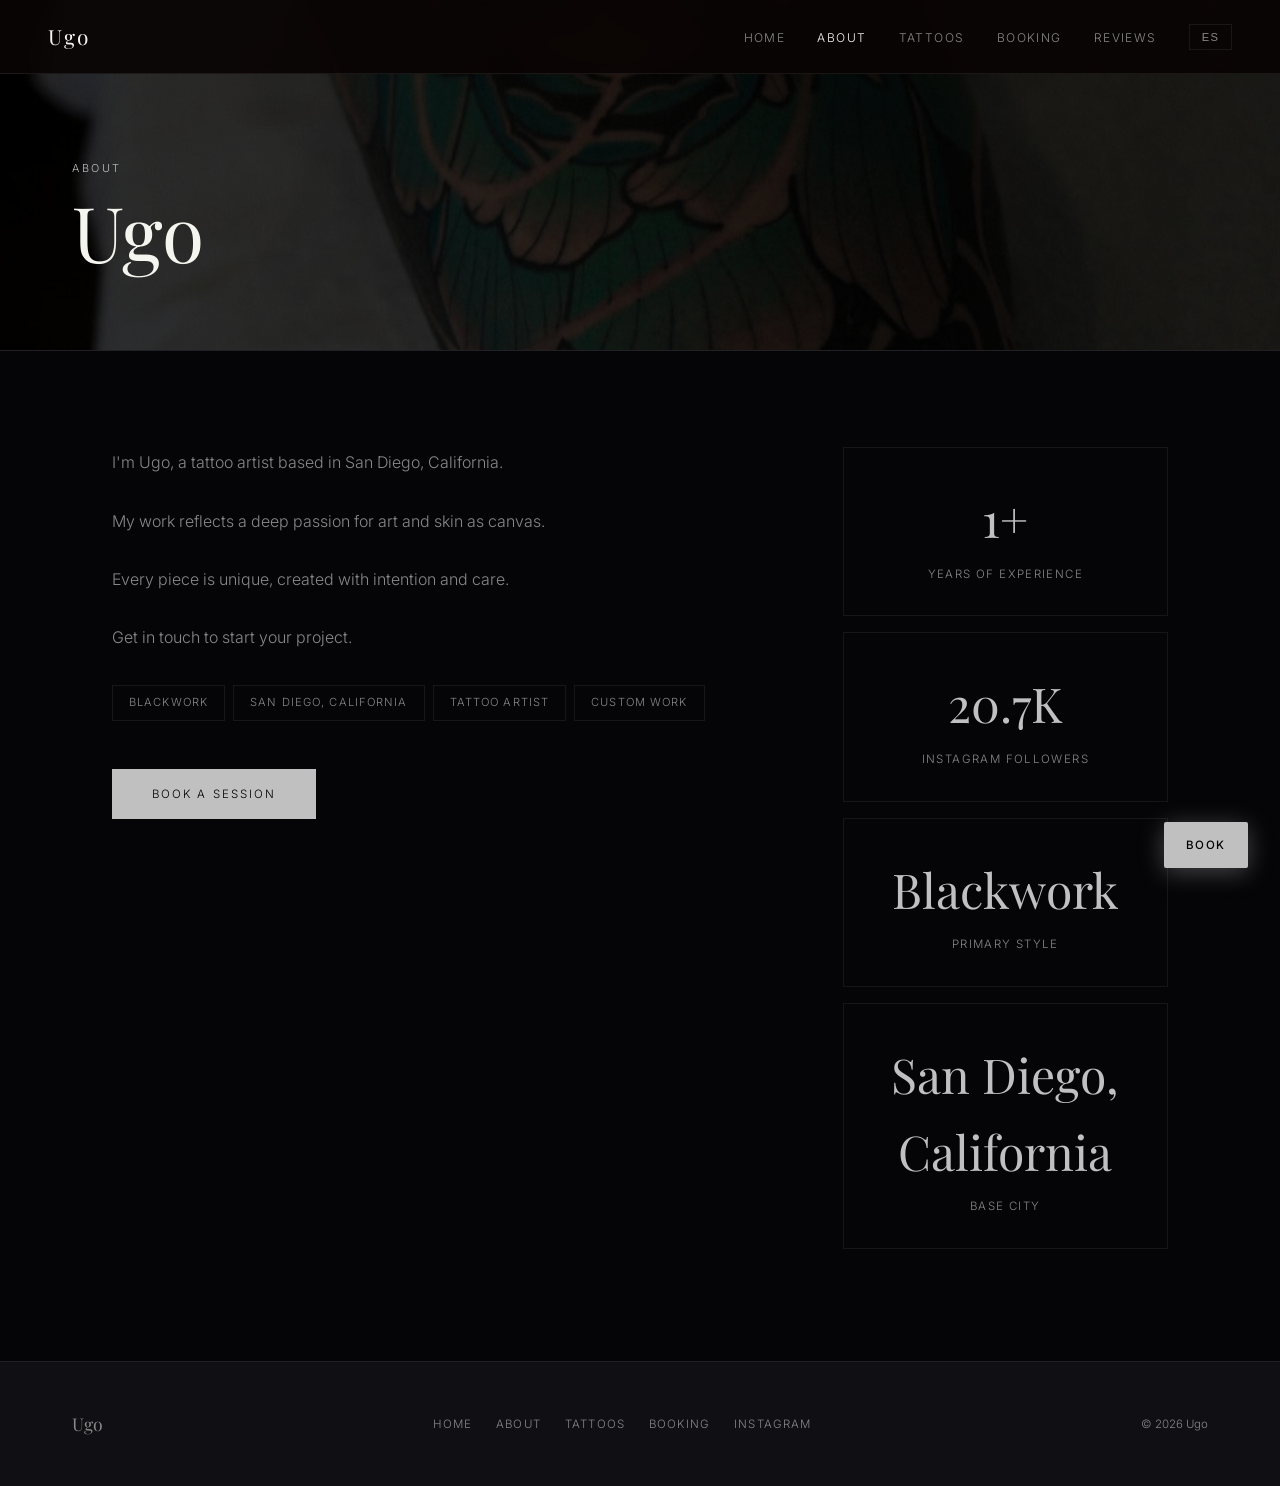
==== about.html @ e056c8bb "Signature: deploy about.html" ====
<!DOCTYPE html>
<html lang="en">
<head>
  <meta charset="UTF-8">
  <meta name="viewport" content="width=device-width, initial-scale=1.0">
  <title>About &#x2014; Ugo | Tattoo Artist San Diego, California</title>
  <meta name="description" content="I'm Ugo, a tattoo artist based in San Diego, California.">
  <link rel="canonical" href="https://bayouwebstudio.github.io/el_ugo/about.html">
  <meta property="og:title" content="About &#x2014; Ugo">
  <meta property="og:description" content="I'm Ugo, a tattoo artist based in San Diego, California.">
  <meta property="og:image" content="https://raw.githubusercontent.com/BayouWebStudio/el_ugo/main/img/1.jpg">
  <meta property="og:url" content="https://bayouwebstudio.github.io/el_ugo/about.html">
  <meta property="og:type" content="website">
  <link rel="preconnect" href="https://fonts.googleapis.com">
  <link rel="preconnect" href="https://fonts.gstatic.com" crossorigin>
  <link href="https://fonts.googleapis.com/css2?family=Playfair+Display:wght@400;600;700&family=Inter:wght@300;400;500&display=swap" rel="stylesheet">
  <style>
    
    :root {
      --black: #050508;
      --charcoal: #0f0f14;
      --gold: #C0C0C0;
      --white: #f5f5f0;
      --dim: #888;
      --border: rgba(255,255,255,0.07);
    }
    *, *::before, *::after { box-sizing: border-box; margin: 0; padding: 0; }
    html { scroll-behavior: smooth; }
    body {
      background: var(--black);
      color: var(--white);
      font-family: 'Inter', sans-serif;
      font-weight: 300;
      line-height: 1.6;
      overflow-x: hidden;
    }
    /* NAV */
    nav {
      position: fixed; top: 0; left: 0; right: 0; z-index: 100;
      display: flex; align-items: center; justify-content: space-between;
      padding: 20px 48px;
      background: rgba(10,5,5,0.92);
      backdrop-filter: blur(12px);
      border-bottom: 1px solid var(--border);
    }
    .nav-logo {
      font-family: 'Playfair Display', Georgia, serif;
      font-size: 1.3rem;
      font-weight: 400;
      letter-spacing: 0.1em;
      color: var(--white);
      text-decoration: none;
    }
    .nav-links { display: flex; gap: 32px; list-style: none; align-items: center; }
    .nav-links a {
      color: var(--dim);
      text-decoration: none;
      font-size: 0.75rem;
      letter-spacing: 0.12em;
      text-transform: uppercase;
      transition: color 0.2s;
    }
    .nav-links a:hover, .nav-links a.active { color: var(--white); }
    .lang-toggle {
      background: none;
      border: 1px solid var(--border);
      color: var(--dim);
      font-size: 0.7rem;
      letter-spacing: 0.1em;
      text-transform: uppercase;
      padding: 6px 12px;
      cursor: pointer;
      transition: all 0.2s;
    }
    .lang-toggle:hover { border-color: var(--gold); color: var(--gold); }
    .hamburger { display: none; background: none; border: none; cursor: pointer; padding: 4px; }
    .hamburger span { display: block; width: 22px; height: 1px; background: var(--white); margin: 5px 0; transition: all 0.3s; }
    .hamburger.open span:nth-child(1) { transform: rotate(45deg) translate(4px, 4px); }
    .hamburger.open span:nth-child(2) { opacity: 0; }
    .hamburger.open span:nth-child(3) { transform: rotate(-45deg) translate(4px, -4px); }
    .mobile-menu {
      display: none; position: fixed; top: 65px; left: 0; right: 0; z-index: 99;
      background: var(--charcoal); padding: 24px 48px; border-bottom: 1px solid var(--border);
    }
    .mobile-menu.open { display: block; }
    .mobile-menu a { display: block; color: var(--white); text-decoration: none; font-size: 0.85rem; letter-spacing: 0.1em; text-transform: uppercase; padding: 12px 0; border-bottom: 1px solid var(--border); }
    /* FLOATING BOOK */
    .book-float {
      position: fixed; bottom: 32px; right: 32px; z-index: 200;
      background: var(--gold); color: #000;
      font-family: 'Inter', sans-serif;
      font-size: 0.72rem; font-weight: 500; letter-spacing: 0.14em; text-transform: uppercase;
      text-decoration: none; padding: 14px 22px; border-radius: 2px;
      box-shadow: 0 4px 24px rgba(192,192,192,0.35);
      transition: transform 0.2s, box-shadow 0.2s;
    }
    .book-float:hover { transform: translateY(-2px); box-shadow: 0 8px 32px rgba(192,192,192,0.5); }
    /* FADE-UP ANIMATIONS */
    .fade-up { opacity: 0; transform: translateY(28px); transition: opacity 0.7s ease, transform 0.7s ease; }
    .fade-up.visible { opacity: 1; transform: translateY(0); }
    /* FOOTER */
    footer {
      background: var(--charcoal); padding: 48px 72px;
      border-top: 1px solid var(--border);
      display: flex; justify-content: space-between; align-items: center;
    }
    .footer-logo { font-family: 'Playfair Display', Georgia, serif; font-size: 1.1rem; color: var(--dim); }
    .footer-links { display: flex; gap: 24px; }
    .footer-links a { color: var(--dim); text-decoration: none; font-size: 0.72rem; letter-spacing: 0.1em; text-transform: uppercase; transition: color 0.2s; }
    .footer-links a:hover { color: var(--white); }
    .footer-copy { color: var(--dim); font-size: 0.72rem; }
    /* SHARED */
    .section-label { font-size: 0.68rem; letter-spacing: 0.24em; text-transform: uppercase; color: var(--gold); margin-bottom: 16px; }
    h2 {
      font-family: 'Playfair Display', Georgia, serif;
      font-size: clamp(2rem, 4vw, 3.2rem);
      font-weight: 400; line-height: 1.1; margin-bottom: 24px;
    }
    .btn-gold {
      display: inline-block; background: var(--gold); color: #000;
      text-decoration: none; font-size: 0.72rem; letter-spacing: 0.18em;
      text-transform: uppercase; padding: 16px 40px;
      transition: opacity 0.2s;
    }
    .btn-gold:hover { opacity: 0.88; }
    .btn-outline {
      display: inline-block; border: 1px solid var(--border); color: var(--white);
      text-decoration: none; font-size: 0.72rem; letter-spacing: 0.18em;
      text-transform: uppercase; padding: 14px 36px;
      transition: border-color 0.2s, color 0.2s;
    }
    .btn-outline:hover { border-color: var(--gold); color: var(--gold); }
    /* MOBILE */
    @media (max-width: 900px) {
      nav { padding: 18px 24px; } .nav-links { display: none; } .hamburger { display: block; }
      footer { flex-direction: column; gap: 24px; padding: 40px 24px; text-align: center; }
    }
    @media (max-width: 600px) {
      footer { padding: 32px 20px; }
    }
  
    .page-hero { padding: 160px 72px 80px; background: var(--charcoal); border-bottom: 1px solid var(--border); position: relative; overflow: hidden; }
    .page-hero-bg { position: absolute; inset: 0; background-image: url('img/1.jpg'); background-size: cover; background-position: center; filter: brightness(0.25); }
    .page-hero-content { position: relative; z-index: 2; }
    .page-eyebrow { font-size: 0.68rem; letter-spacing: 0.24em; text-transform: uppercase; color: var(--gold); margin-bottom: 16px; }
    h1 { font-family: 'Playfair Display', Georgia, serif; font-size: clamp(3rem, 6vw, 5rem); font-weight: 300; line-height: 1; }
    .about-body { padding: 96px 72px; max-width: 1200px; margin: 0 auto; }
    .about-layout { display: grid; grid-template-columns: 2fr 1fr; gap: 80px; align-items: start; }
    .bio-section p { color: var(--dim); line-height: 1.9; margin-bottom: 28px; font-size: 1rem; }
    .stats-section { position: sticky; top: 100px; }
    .stat-card { border: 1px solid var(--border); padding: 32px; margin-bottom: 16px; text-align: center; }
    .stat-big { font-family: 'Playfair Display', Georgia, serif; font-size: 3rem; font-weight: 300; color: var(--gold); }
    .stat-small { font-size: 0.72rem; color: var(--dim); letter-spacing: 0.12em; text-transform: uppercase; margin-top: 8px; }
    .specialty-tags { display: flex; flex-wrap: wrap; gap: 8px; margin-top: 32px; }
    .tag { border: 1px solid var(--border); color: var(--dim); font-size: 0.7rem; letter-spacing: 0.1em; text-transform: uppercase; padding: 8px 16px; }
    @media (max-width: 900px) {
      .page-hero { padding: 120px 24px 60px; }
      .about-body { padding: 60px 24px; }
      .about-layout { grid-template-columns: 1fr; gap: 48px; }
      .stats-section { position: static; }
    }
  </style>
</head>
<body>
  
  <nav>
    <a href="./index.html" class="nav-logo">Ugo</a>
    <ul class="nav-links">
      <li><a href="./index.html" 
        data-en="Home" data-es="Home">Home</a></li>
      <li><a href="./about.html" class="active"
        data-en="About" data-es="Sobre M&#xed;">About</a></li>
      <li><a href="./tattoos.html" 
        data-en="Tattoos" data-es="Tatuajes">Tattoos</a></li>
      <li><a href="./booking.html" 
        data-en="Booking" data-es="Reservaciones">Booking</a></li>
      <li><a href="./testimonials.html" 
        data-en="Reviews" data-es="Testimonios">Reviews</a></li>
      <li><button class="lang-toggle" onclick="toggleLang()">ES</button></li>
    </ul>
    <button class="hamburger" aria-label="Menu" onclick="this.classList.toggle('open');document.querySelector('.mobile-menu').classList.toggle('open')">
      <span></span><span></span><span></span>
    </button>
  </nav>
  <div class="mobile-menu">
    <a href="./index.html" data-en="Home" data-es="Inicio">Home</a>
    <a href="./about.html" data-en="About" data-es="Sobre M&#xed;">About</a>
    <a href="./tattoos.html" data-en="Tattoos" data-es="Tatuajes">Tattoos</a>
    <a href="./booking.html" data-en="Booking" data-es="Reservaciones">Booking</a>
    <a href="./testimonials.html" data-en="Reviews" data-es="Testimonios">Reviews</a>
  </div>
  <a href="./booking.html" class="book-float">Book</a>

  <section class="page-hero">
    <div class="page-hero-bg"></div>
    <div class="page-hero-content">
      <p class="page-eyebrow fade-up" data-en="About" data-es="Sobre M&#xed;">About</p>
      <h1 class="fade-up">Ugo</h1>
    </div>
  </section>

  <div class="about-body">
    <div class="about-layout">
      <div class="bio-section">
        <p class="fade-up">I'm Ugo, a tattoo artist based in San Diego, California.</p>
        <p class="fade-up">My work reflects a deep passion for art and skin as canvas.</p>
        <p class="fade-up">Every piece is unique, created with intention and care.</p>
        <p class="fade-up">Get in touch to start your project.</p>
        <div class="specialty-tags fade-up">
          <span class="tag">Blackwork</span>
          <span class="tag">San Diego, California</span>
          <span class="tag" data-en="Tattoo Artist" data-es="Artista de Tatuaje">Tattoo Artist</span>
          <span class="tag" data-en="Custom Work" data-es="Trabajo Personalizado">Custom Work</span>
        </div>
        <a href="./booking.html" class="btn-gold" style="margin-top:48px;" data-en="Book a Session" data-es="Reservar Sesi&#xf3;n">Book a Session</a>
      </div>
      <div class="stats-section">
        <div class="stat-card fade-up">
          <div class="stat-big">1+</div>
          <div class="stat-small" data-en="Years of Experience" data-es="A&#xf1;os de Experiencia">Years of Experience</div>
        </div>
        <div class="stat-card fade-up">
          <div class="stat-big">20.7K</div>
          <div class="stat-small" data-en="Instagram Followers" data-es="Seguidores en Instagram">Instagram Followers</div>
        </div>
        <div class="stat-card fade-up">
          <div class="stat-big">Blackwork</div>
          <div class="stat-small" data-en="Primary Style" data-es="Estilo Principal">Primary Style</div>
        </div>
        <div class="stat-card fade-up">
          <div class="stat-big">San Diego, California</div>
          <div class="stat-small" data-en="Base City" data-es="Ciudad Base">Base City</div>
        </div>
      </div>
    </div>
  </div>

  
  <footer>
    <div class="footer-logo">Ugo</div>
    <div class="footer-links">
      <a href="./index.html">Home</a>
      <a href="./about.html">About</a>
      <a href="./tattoos.html">Tattoos</a>
      <a href="./booking.html">Booking</a>
      <a href="https://www.instagram.com/el_ugo" target="_blank" rel="noopener">Instagram</a>
      
    </div>
    <div class="footer-copy">&#xa9; 2026 Ugo</div>
  </footer>
  
  <script>
    const LANG = { default: 'en', current: 'en' };
    function toggleLang() {
      LANG.current = LANG.current === 'es' ? 'en' : 'es';
      document.querySelectorAll('[data-es][data-en]').forEach(el => {
        el.textContent = el.getAttribute('data-' + LANG.current) || el.textContent;
      });
      document.querySelectorAll('[data-es-href][data-en-href]').forEach(el => {
        el.setAttribute('href', el.getAttribute('data-' + LANG.current + '-href') || el.getAttribute('href'));
      });
    }
    // Apply language on page load
    document.addEventListener('DOMContentLoaded', function() {
      document.querySelectorAll('[data-es][data-en]').forEach(el => {
        el.textContent = el.getAttribute('data-' + LANG.current) || el.textContent;
      });
    });

    // Fade-up on scroll
    const obs = new IntersectionObserver((entries) => {
      entries.forEach(e => { if (e.isIntersecting) { e.target.classList.add('visible'); obs.unobserve(e.target); } });
    }, { threshold: 0.12 });
    document.querySelectorAll('.fade-up').forEach(el => obs.observe(el));
  </script>
</body>
</html>
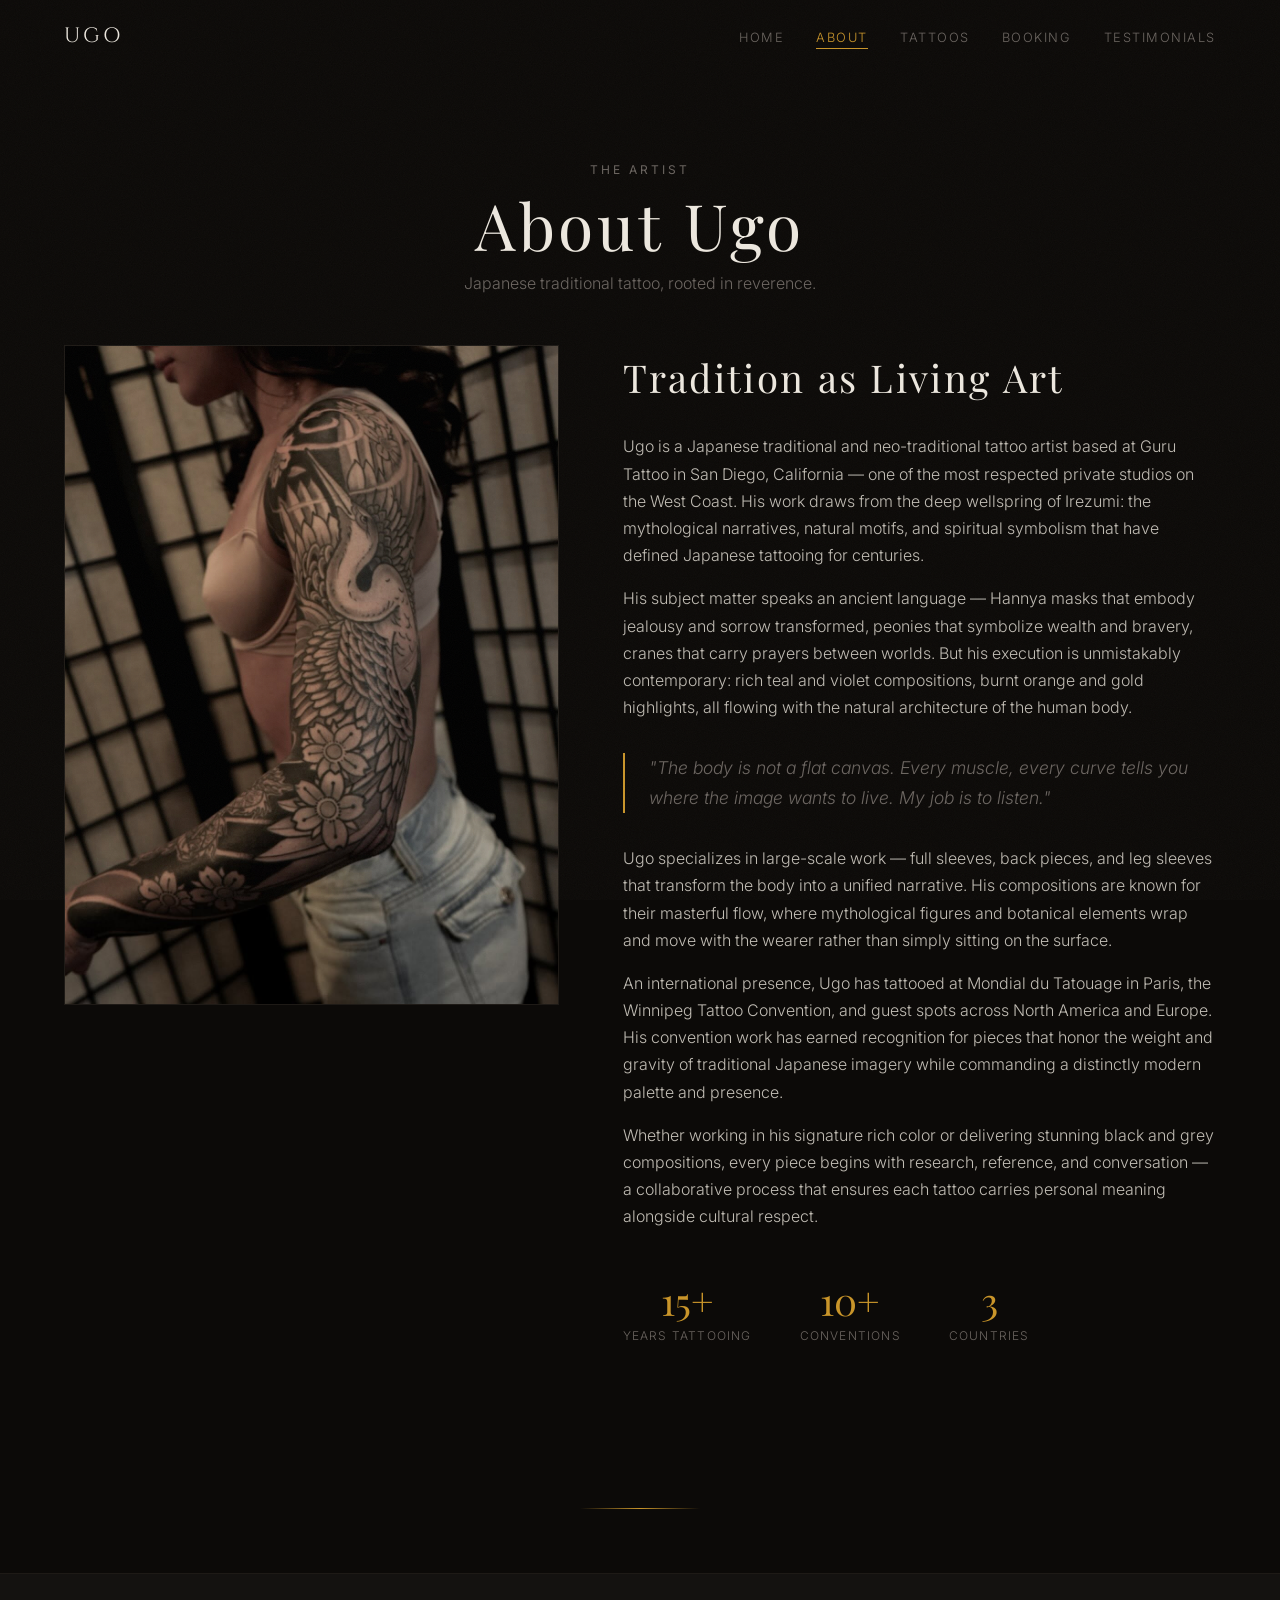
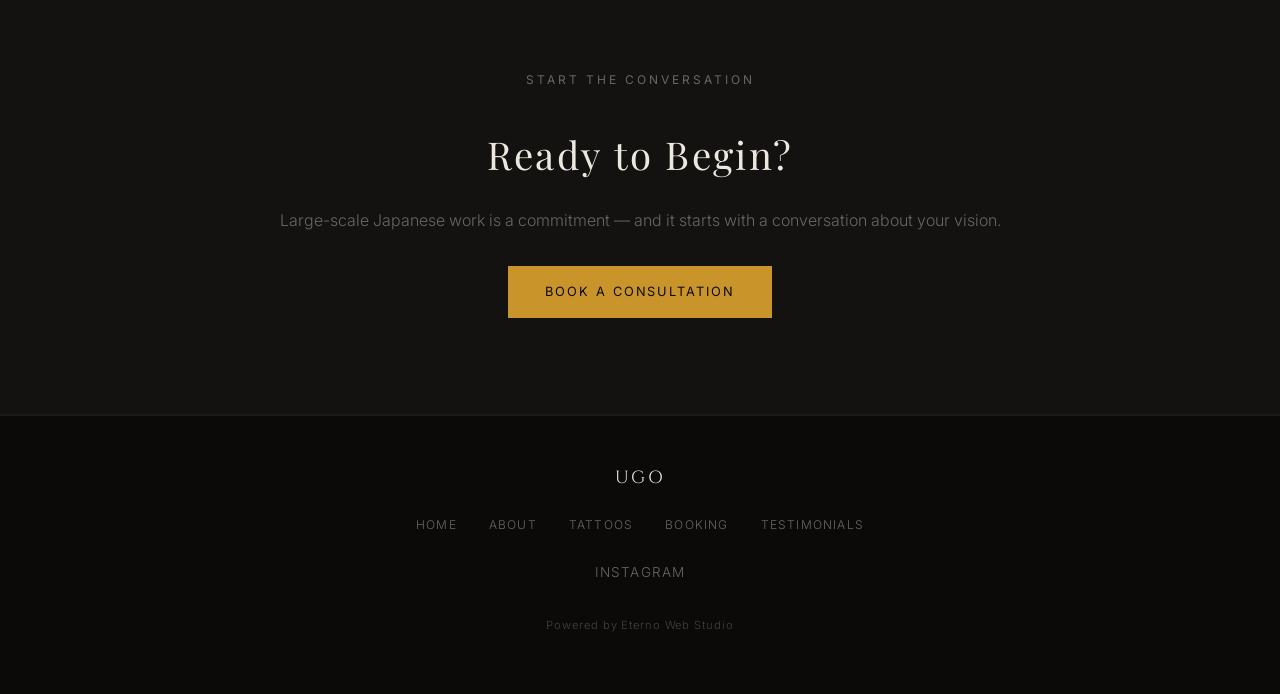
==== commit 7296bc26: "Initial: premium site" ====
--- a/about.html
+++ b/about.html
@@ -3,275 +3,105 @@
 <head>
   <meta charset="UTF-8">
   <meta name="viewport" content="width=device-width, initial-scale=1.0">
-  <title>About &#x2014; Ugo | Tattoo Artist San Diego, California</title>
-  <meta name="description" content="I'm Ugo, a tattoo artist based in San Diego, California.">
-  <link rel="canonical" href="https://bayouwebstudio.github.io/el_ugo/about.html">
-  <meta property="og:title" content="About &#x2014; Ugo">
-  <meta property="og:description" content="I'm Ugo, a tattoo artist based in San Diego, California.">
-  <meta property="og:image" content="https://raw.githubusercontent.com/BayouWebStudio/el_ugo/main/img/1.jpg">
-  <meta property="og:url" content="https://bayouwebstudio.github.io/el_ugo/about.html">
-  <meta property="og:type" content="website">
+  <title>About Ugo — Japanese Traditional Tattoo Artist</title>
+  <meta name="description" content="Learn about Ugo, a Japanese traditional tattoo specialist at Guru Tattoo in San Diego. International convention guest artist specializing in Irezumi.">
   <link rel="preconnect" href="https://fonts.googleapis.com">
   <link rel="preconnect" href="https://fonts.gstatic.com" crossorigin>
-  <link href="https://fonts.googleapis.com/css2?family=Playfair+Display:wght@400;600;700&family=Inter:wght@300;400;500&display=swap" rel="stylesheet">
-  <style>
-    
-    :root {
-      --black: #050508;
-      --charcoal: #0f0f14;
-      --gold: #C0C0C0;
-      --white: #f5f5f0;
-      --dim: #888;
-      --border: rgba(255,255,255,0.07);
-    }
-    *, *::before, *::after { box-sizing: border-box; margin: 0; padding: 0; }
-    html { scroll-behavior: smooth; }
-    body {
-      background: var(--black);
-      color: var(--white);
-      font-family: 'Inter', sans-serif;
-      font-weight: 300;
-      line-height: 1.6;
-      overflow-x: hidden;
-    }
-    /* NAV */
-    nav {
-      position: fixed; top: 0; left: 0; right: 0; z-index: 100;
-      display: flex; align-items: center; justify-content: space-between;
-      padding: 20px 48px;
-      background: rgba(10,5,5,0.92);
-      backdrop-filter: blur(12px);
-      border-bottom: 1px solid var(--border);
-    }
-    .nav-logo {
-      font-family: 'Playfair Display', Georgia, serif;
-      font-size: 1.3rem;
-      font-weight: 400;
-      letter-spacing: 0.1em;
-      color: var(--white);
-      text-decoration: none;
-    }
-    .nav-links { display: flex; gap: 32px; list-style: none; align-items: center; }
-    .nav-links a {
-      color: var(--dim);
-      text-decoration: none;
-      font-size: 0.75rem;
-      letter-spacing: 0.12em;
-      text-transform: uppercase;
-      transition: color 0.2s;
-    }
-    .nav-links a:hover, .nav-links a.active { color: var(--white); }
-    .lang-toggle {
-      background: none;
-      border: 1px solid var(--border);
-      color: var(--dim);
-      font-size: 0.7rem;
-      letter-spacing: 0.1em;
-      text-transform: uppercase;
-      padding: 6px 12px;
-      cursor: pointer;
-      transition: all 0.2s;
-    }
-    .lang-toggle:hover { border-color: var(--gold); color: var(--gold); }
-    .hamburger { display: none; background: none; border: none; cursor: pointer; padding: 4px; }
-    .hamburger span { display: block; width: 22px; height: 1px; background: var(--white); margin: 5px 0; transition: all 0.3s; }
-    .hamburger.open span:nth-child(1) { transform: rotate(45deg) translate(4px, 4px); }
-    .hamburger.open span:nth-child(2) { opacity: 0; }
-    .hamburger.open span:nth-child(3) { transform: rotate(-45deg) translate(4px, -4px); }
-    .mobile-menu {
-      display: none; position: fixed; top: 65px; left: 0; right: 0; z-index: 99;
-      background: var(--charcoal); padding: 24px 48px; border-bottom: 1px solid var(--border);
-    }
-    .mobile-menu.open { display: block; }
-    .mobile-menu a { display: block; color: var(--white); text-decoration: none; font-size: 0.85rem; letter-spacing: 0.1em; text-transform: uppercase; padding: 12px 0; border-bottom: 1px solid var(--border); }
-    /* FLOATING BOOK */
-    .book-float {
-      position: fixed; bottom: 32px; right: 32px; z-index: 200;
-      background: var(--gold); color: #000;
-      font-family: 'Inter', sans-serif;
-      font-size: 0.72rem; font-weight: 500; letter-spacing: 0.14em; text-transform: uppercase;
-      text-decoration: none; padding: 14px 22px; border-radius: 2px;
-      box-shadow: 0 4px 24px rgba(192,192,192,0.35);
-      transition: transform 0.2s, box-shadow 0.2s;
-    }
-    .book-float:hover { transform: translateY(-2px); box-shadow: 0 8px 32px rgba(192,192,192,0.5); }
-    /* FADE-UP ANIMATIONS */
-    .fade-up { opacity: 0; transform: translateY(28px); transition: opacity 0.7s ease, transform 0.7s ease; }
-    .fade-up.visible { opacity: 1; transform: translateY(0); }
-    /* FOOTER */
-    footer {
-      background: var(--charcoal); padding: 48px 72px;
-      border-top: 1px solid var(--border);
-      display: flex; justify-content: space-between; align-items: center;
-    }
-    .footer-logo { font-family: 'Playfair Display', Georgia, serif; font-size: 1.1rem; color: var(--dim); }
-    .footer-links { display: flex; gap: 24px; }
-    .footer-links a { color: var(--dim); text-decoration: none; font-size: 0.72rem; letter-spacing: 0.1em; text-transform: uppercase; transition: color 0.2s; }
-    .footer-links a:hover { color: var(--white); }
-    .footer-copy { color: var(--dim); font-size: 0.72rem; }
-    /* SHARED */
-    .section-label { font-size: 0.68rem; letter-spacing: 0.24em; text-transform: uppercase; color: var(--gold); margin-bottom: 16px; }
-    h2 {
-      font-family: 'Playfair Display', Georgia, serif;
-      font-size: clamp(2rem, 4vw, 3.2rem);
-      font-weight: 400; line-height: 1.1; margin-bottom: 24px;
-    }
-    .btn-gold {
-      display: inline-block; background: var(--gold); color: #000;
-      text-decoration: none; font-size: 0.72rem; letter-spacing: 0.18em;
-      text-transform: uppercase; padding: 16px 40px;
-      transition: opacity 0.2s;
-    }
-    .btn-gold:hover { opacity: 0.88; }
-    .btn-outline {
-      display: inline-block; border: 1px solid var(--border); color: var(--white);
-      text-decoration: none; font-size: 0.72rem; letter-spacing: 0.18em;
-      text-transform: uppercase; padding: 14px 36px;
-      transition: border-color 0.2s, color 0.2s;
-    }
-    .btn-outline:hover { border-color: var(--gold); color: var(--gold); }
-    /* MOBILE */
-    @media (max-width: 900px) {
-      nav { padding: 18px 24px; } .nav-links { display: none; } .hamburger { display: block; }
-      footer { flex-direction: column; gap: 24px; padding: 40px 24px; text-align: center; }
-    }
-    @media (max-width: 600px) {
-      footer { padding: 32px 20px; }
-    }
-  
-    .page-hero { padding: 160px 72px 80px; background: var(--charcoal); border-bottom: 1px solid var(--border); position: relative; overflow: hidden; }
-    .page-hero-bg { position: absolute; inset: 0; background-image: url('img/1.jpg'); background-size: cover; background-position: center; filter: brightness(0.25); }
-    .page-hero-content { position: relative; z-index: 2; }
-    .page-eyebrow { font-size: 0.68rem; letter-spacing: 0.24em; text-transform: uppercase; color: var(--gold); margin-bottom: 16px; }
-    h1 { font-family: 'Playfair Display', Georgia, serif; font-size: clamp(3rem, 6vw, 5rem); font-weight: 300; line-height: 1; }
-    .about-body { padding: 96px 72px; max-width: 1200px; margin: 0 auto; }
-    .about-layout { display: grid; grid-template-columns: 2fr 1fr; gap: 80px; align-items: start; }
-    .bio-section p { color: var(--dim); line-height: 1.9; margin-bottom: 28px; font-size: 1rem; }
-    .stats-section { position: sticky; top: 100px; }
-    .stat-card { border: 1px solid var(--border); padding: 32px; margin-bottom: 16px; text-align: center; }
-    .stat-big { font-family: 'Playfair Display', Georgia, serif; font-size: 3rem; font-weight: 300; color: var(--gold); }
-    .stat-small { font-size: 0.72rem; color: var(--dim); letter-spacing: 0.12em; text-transform: uppercase; margin-top: 8px; }
-    .specialty-tags { display: flex; flex-wrap: wrap; gap: 8px; margin-top: 32px; }
-    .tag { border: 1px solid var(--border); color: var(--dim); font-size: 0.7rem; letter-spacing: 0.1em; text-transform: uppercase; padding: 8px 16px; }
-    @media (max-width: 900px) {
-      .page-hero { padding: 120px 24px 60px; }
-      .about-body { padding: 60px 24px; }
-      .about-layout { grid-template-columns: 1fr; gap: 48px; }
-      .stats-section { position: static; }
-    }
-  </style>
+  <link href="https://fonts.googleapis.com/css2?family=Cinzel:wght@400;600&family=Inter:wght@300;400&family=Playfair+Display:ital,wght@0,400;0,600;1,400&display=swap" rel="stylesheet">
+  <link rel="stylesheet" href="css/style.css">
 </head>
 <body>
-  
-  <nav>
-    <a href="./index.html" class="nav-logo">Ugo</a>
-    <ul class="nav-links">
-      <li><a href="./index.html" 
-        data-en="Home" data-es="Home">Home</a></li>
-      <li><a href="./about.html" class="active"
-        data-en="About" data-es="Sobre M&#xed;">About</a></li>
-      <li><a href="./tattoos.html" 
-        data-en="Tattoos" data-es="Tatuajes">Tattoos</a></li>
-      <li><a href="./booking.html" 
-        data-en="Booking" data-es="Reservaciones">Booking</a></li>
-      <li><a href="./testimonials.html" 
-        data-en="Reviews" data-es="Testimonios">Reviews</a></li>
-      <li><button class="lang-toggle" onclick="toggleLang()">ES</button></li>
-    </ul>
-    <button class="hamburger" aria-label="Menu" onclick="this.classList.toggle('open');document.querySelector('.mobile-menu').classList.toggle('open')">
-      <span></span><span></span><span></span>
-    </button>
+
+  <!-- Nav -->
+  <nav class="nav">
+    <div class="container">
+      <a href="index.html" class="nav-logo">Ugo</a>
+      <button class="nav-toggle" aria-label="Menu">
+        <span></span><span></span><span></span>
+      </button>
+      <ul class="nav-links">
+        <li><a href="index.html">Home</a></li>
+        <li><a href="about.html" class="active">About</a></li>
+        <li><a href="tattoos.html">Tattoos</a></li>
+        <li><a href="booking.html">Booking</a></li>
+        <li><a href="testimonials.html">Testimonials</a></li>
+      </ul>
+    </div>
   </nav>
-  <div class="mobile-menu">
-    <a href="./index.html" data-en="Home" data-es="Inicio">Home</a>
-    <a href="./about.html" data-en="About" data-es="Sobre M&#xed;">About</a>
-    <a href="./tattoos.html" data-en="Tattoos" data-es="Tatuajes">Tattoos</a>
-    <a href="./booking.html" data-en="Booking" data-es="Reservaciones">Booking</a>
-    <a href="./testimonials.html" data-en="Reviews" data-es="Testimonios">Reviews</a>
+
+  <!-- Page Header -->
+  <div class="page-header">
+    <p class="section-label">The Artist</p>
+    <h1>About Ugo</h1>
+    <p>Japanese traditional tattoo, rooted in reverence.</p>
   </div>
-  <a href="./booking.html" class="book-float">Book</a>
 
-  <section class="page-hero">
-    <div class="page-hero-bg"></div>
-    <div class="page-hero-content">
-      <p class="page-eyebrow fade-up" data-en="About" data-es="Sobre M&#xed;">About</p>
-      <h1 class="fade-up">Ugo</h1>
+  <!-- About Content -->
+  <section style="padding-top:0;">
+    <div class="container about-grid fade-up">
+      <img src="img/photo_05.jpg" alt="Ugo — Tattoo Artist" class="about-portrait">
+      <div class="about-text">
+        <h2>Tradition as Living Art</h2>
+        <p>Ugo is a Japanese traditional and neo-traditional tattoo artist based at Guru Tattoo in San Diego, California — one of the most respected private studios on the West Coast. His work draws from the deep wellspring of Irezumi: the mythological narratives, natural motifs, and spiritual symbolism that have defined Japanese tattooing for centuries.</p>
+
+        <p>His subject matter speaks an ancient language — Hannya masks that embody jealousy and sorrow transformed, peonies that symbolize wealth and bravery, cranes that carry prayers between worlds. But his execution is unmistakably contemporary: rich teal and violet compositions, burnt orange and gold highlights, all flowing with the natural architecture of the human body.</p>
+
+        <blockquote>"The body is not a flat canvas. Every muscle, every curve tells you where the image wants to live. My job is to listen."</blockquote>
+
+        <p>Ugo specializes in large-scale work — full sleeves, back pieces, and leg sleeves that transform the body into a unified narrative. His compositions are known for their masterful flow, where mythological figures and botanical elements wrap and move with the wearer rather than simply sitting on the surface.</p>
+
+        <p>An international presence, Ugo has tattooed at Mondial du Tatouage in Paris, the Winnipeg Tattoo Convention, and guest spots across North America and Europe. His convention work has earned recognition for pieces that honor the weight and gravity of traditional Japanese imagery while commanding a distinctly modern palette and presence.</p>
+
+        <p>Whether working in his signature rich color or delivering stunning black and grey compositions, every piece begins with research, reference, and conversation — a collaborative process that ensures each tattoo carries personal meaning alongside cultural respect.</p>
+
+        <div class="stats-row">
+          <div class="stat">
+            <span class="stat-num">15+</span>
+            <span class="stat-label">Years Tattooing</span>
+          </div>
+          <div class="stat">
+            <span class="stat-num">10+</span>
+            <span class="stat-label">Conventions</span>
+          </div>
+          <div class="stat">
+            <span class="stat-num">3</span>
+            <span class="stat-label">Countries</span>
+          </div>
+        </div>
+      </div>
     </div>
   </section>
 
-  <div class="about-body">
-    <div class="about-layout">
-      <div class="bio-section">
-        <p class="fade-up">I'm Ugo, a tattoo artist based in San Diego, California.</p>
-        <p class="fade-up">My work reflects a deep passion for art and skin as canvas.</p>
-        <p class="fade-up">Every piece is unique, created with intention and care.</p>
-        <p class="fade-up">Get in touch to start your project.</p>
-        <div class="specialty-tags fade-up">
-          <span class="tag">Blackwork</span>
-          <span class="tag">San Diego, California</span>
-          <span class="tag" data-en="Tattoo Artist" data-es="Artista de Tatuaje">Tattoo Artist</span>
-          <span class="tag" data-en="Custom Work" data-es="Trabajo Personalizado">Custom Work</span>
-        </div>
-        <a href="./booking.html" class="btn-gold" style="margin-top:48px;" data-en="Book a Session" data-es="Reservar Sesi&#xf3;n">Book a Session</a>
+  <div class="divider-wide"></div>
+
+  <!-- CTA -->
+  <section class="cta-band fade-up">
+    <div class="container text-center">
+      <p class="section-label">Start the Conversation</p>
+      <h2>Ready to Begin?</h2>
+      <p>Large-scale Japanese work is a commitment — and it starts with a conversation about your vision.</p>
+      <a href="booking.html" class="btn-solid btn">Book a Consultation</a>
+    </div>
+  </section>
+
+  <!-- Footer -->
+  <footer class="footer">
+    <div class="container">
+      <div class="footer-logo">Ugo</div>
+      <ul class="footer-links">
+        <li><a href="index.html">Home</a></li>
+        <li><a href="about.html">About</a></li>
+        <li><a href="tattoos.html">Tattoos</a></li>
+        <li><a href="booking.html">Booking</a></li>
+        <li><a href="testimonials.html">Testimonials</a></li>
+      </ul>
+      <div class="footer-social">
+        <a href="https://instagram.com/el_ugo" target="_blank" rel="noopener">Instagram</a>
       </div>
-      <div class="stats-section">
-        <div class="stat-card fade-up">
-          <div class="stat-big">1+</div>
-          <div class="stat-small" data-en="Years of Experience" data-es="A&#xf1;os de Experiencia">Years of Experience</div>
-        </div>
-        <div class="stat-card fade-up">
-          <div class="stat-big">20.7K</div>
-          <div class="stat-small" data-en="Instagram Followers" data-es="Seguidores en Instagram">Instagram Followers</div>
-        </div>
-        <div class="stat-card fade-up">
-          <div class="stat-big">Blackwork</div>
-          <div class="stat-small" data-en="Primary Style" data-es="Estilo Principal">Primary Style</div>
-        </div>
-        <div class="stat-card fade-up">
-          <div class="stat-big">San Diego, California</div>
-          <div class="stat-small" data-en="Base City" data-es="Ciudad Base">Base City</div>
-        </div>
-      </div>
+      <p class="footer-credit">Powered by <a href="https://eternowebstudio.com" target="_blank" rel="noopener">Eterno Web Studio</a></p>
     </div>
-  </div>
+  </footer>
 
-  
-  <footer>
-    <div class="footer-logo">Ugo</div>
-    <div class="footer-links">
-      <a href="./index.html">Home</a>
-      <a href="./about.html">About</a>
-      <a href="./tattoos.html">Tattoos</a>
-      <a href="./booking.html">Booking</a>
-      <a href="https://www.instagram.com/el_ugo" target="_blank" rel="noopener">Instagram</a>
-      
-    </div>
-    <div class="footer-copy">&#xa9; 2026 Ugo</div>
-  </footer>
-  
-  <script>
-    const LANG = { default: 'en', current: 'en' };
-    function toggleLang() {
-      LANG.current = LANG.current === 'es' ? 'en' : 'es';
-      document.querySelectorAll('[data-es][data-en]').forEach(el => {
-        el.textContent = el.getAttribute('data-' + LANG.current) || el.textContent;
-      });
-      document.querySelectorAll('[data-es-href][data-en-href]').forEach(el => {
-        el.setAttribute('href', el.getAttribute('data-' + LANG.current + '-href') || el.getAttribute('href'));
-      });
-    }
-    // Apply language on page load
-    document.addEventListener('DOMContentLoaded', function() {
-      document.querySelectorAll('[data-es][data-en]').forEach(el => {
-        el.textContent = el.getAttribute('data-' + LANG.current) || el.textContent;
-      });
-    });
-
-    // Fade-up on scroll
-    const obs = new IntersectionObserver((entries) => {
-      entries.forEach(e => { if (e.isIntersecting) { e.target.classList.add('visible'); obs.unobserve(e.target); } });
-    }, { threshold: 0.12 });
-    document.querySelectorAll('.fade-up').forEach(el => obs.observe(el));
-  </script>
+  <script src="js/main.js"></script>
 </body>
-</html>+</html>
--- a/css/style.css
+++ b/css/style.css
@@ -0,0 +1,584 @@
+/* ===== EL UGO — Premium Tattoo Site ===== */
+
+/* --- Reset & Base --- */
+*, *::before, *::after { margin: 0; padding: 0; box-sizing: border-box; }
+
+:root {
+  --bg: #0C0A08;
+  --bg2: #141210;
+  --text: #EDE8DF;
+  --accent: #C9952A;
+  --accent2: #8B3A2A;
+  --muted: #6B6560;
+  --divider: #1E1A16;
+  --ff-head: 'Playfair Display', serif;
+  --ff-body: 'Inter', sans-serif;
+  --ff-logo: 'Cinzel', serif;
+}
+
+html { scroll-behavior: smooth; }
+
+body {
+  font-family: var(--ff-body);
+  font-weight: 300;
+  color: var(--text);
+  background: var(--bg);
+  line-height: 1.7;
+  overflow-x: hidden;
+  -webkit-font-smoothing: antialiased;
+}
+
+/* Grain overlay */
+body::after {
+  content: '';
+  position: fixed;
+  inset: 0;
+  pointer-events: none;
+  z-index: 9999;
+  opacity: .035;
+  background-image: url("data:image/svg+xml,%3Csvg viewBox='0 0 256 256' xmlns='http://www.w3.org/2000/svg'%3E%3Cfilter id='n'%3E%3CfeTurbulence type='fractalNoise' baseFrequency='0.85' numOctaves='4' stitchTiles='stitch'/%3E%3C/filter%3E%3Crect width='100%25' height='100%25' filter='url(%23n)'/%3E%3C/svg%3E");
+  background-size: 200px;
+}
+
+img { display: block; max-width: 100%; height: auto; }
+a { color: var(--accent); text-decoration: none; transition: color .3s; }
+a:hover { color: #e2b44e; }
+
+.container { max-width: 1200px; margin: 0 auto; padding: 0 24px; }
+.container-narrow { max-width: 800px; margin: 0 auto; padding: 0 24px; }
+
+/* --- Typography --- */
+h1, h2, h3 { font-family: var(--ff-head); font-weight: 400; letter-spacing: .06em; }
+h1 { font-size: clamp(2.4rem, 5vw, 4rem); line-height: 1.15; }
+h2 { font-size: clamp(1.6rem, 3vw, 2.4rem); margin-bottom: .6em; }
+h3 { font-size: 1.15rem; }
+p { margin-bottom: 1em; }
+
+.section-label {
+  font-family: var(--ff-body);
+  font-weight: 400;
+  font-size: .75rem;
+  letter-spacing: .25em;
+  text-transform: uppercase;
+  color: var(--accent);
+  margin-bottom: 1rem;
+}
+
+/* --- Gold Divider --- */
+.divider {
+  width: 60px;
+  height: 1px;
+  background: var(--accent);
+  margin: 3rem auto;
+  opacity: .5;
+}
+.divider-wide {
+  width: 120px;
+  height: 1px;
+  background: linear-gradient(90deg, transparent, var(--accent), transparent);
+  margin: 4rem auto;
+}
+
+/* ===== NAVIGATION ===== */
+.nav {
+  position: fixed;
+  top: 0;
+  left: 0;
+  right: 0;
+  z-index: 1000;
+  padding: 1.2rem 0;
+  transition: background .4s, padding .4s;
+}
+.nav.scrolled {
+  background: rgba(12, 10, 8, .92);
+  backdrop-filter: blur(12px);
+  padding: .8rem 0;
+}
+.nav .container {
+  display: flex;
+  align-items: center;
+  justify-content: space-between;
+}
+.nav-logo {
+  font-family: var(--ff-logo);
+  font-size: 1.3rem;
+  letter-spacing: .15em;
+  color: var(--text);
+  text-transform: uppercase;
+}
+.nav-links { display: flex; gap: 2rem; list-style: none; }
+.nav-links a {
+  font-size: .8rem;
+  letter-spacing: .12em;
+  text-transform: uppercase;
+  color: var(--muted);
+  transition: color .3s;
+  position: relative;
+}
+.nav-links a:hover,
+.nav-links a.active { color: var(--accent); }
+.nav-links a::after {
+  content: '';
+  position: absolute;
+  bottom: -4px;
+  left: 0;
+  width: 0;
+  height: 1px;
+  background: var(--accent);
+  transition: width .3s;
+}
+.nav-links a:hover::after,
+.nav-links a.active::after { width: 100%; }
+
+/* Hamburger */
+.nav-toggle {
+  display: none;
+  flex-direction: column;
+  gap: 5px;
+  background: none;
+  border: none;
+  cursor: pointer;
+  padding: 4px;
+}
+.nav-toggle span {
+  display: block;
+  width: 24px;
+  height: 1.5px;
+  background: var(--text);
+  transition: transform .3s, opacity .3s;
+}
+.nav-toggle.open span:nth-child(1) { transform: translateY(6.5px) rotate(45deg); }
+.nav-toggle.open span:nth-child(2) { opacity: 0; }
+.nav-toggle.open span:nth-child(3) { transform: translateY(-6.5px) rotate(-45deg); }
+
+@media (max-width: 768px) {
+  .nav-toggle { display: flex; }
+  .nav-links {
+    position: fixed;
+    inset: 0;
+    background: rgba(12, 10, 8, .97);
+    flex-direction: column;
+    align-items: center;
+    justify-content: center;
+    gap: 2.5rem;
+    opacity: 0;
+    pointer-events: none;
+    transition: opacity .4s;
+  }
+  .nav-links.open { opacity: 1; pointer-events: all; }
+  .nav-links a { font-size: 1.1rem; color: var(--text); }
+}
+
+/* ===== HERO ===== */
+.hero {
+  position: relative;
+  min-height: 100vh;
+  display: flex;
+  align-items: flex-end;
+  padding-bottom: 8vh;
+  overflow: hidden;
+}
+.hero-bg {
+  position: absolute;
+  inset: 0;
+  background-size: cover;
+  background-position: center 20%;
+  filter: brightness(.45);
+  transform: scale(1.05);
+  transition: transform 8s ease-out;
+}
+.hero.visible .hero-bg { transform: scale(1); }
+.hero-overlay {
+  position: absolute;
+  inset: 0;
+  background: linear-gradient(to top, var(--bg) 0%, transparent 50%, rgba(12,10,8,.3) 100%);
+}
+.hero-content {
+  position: relative;
+  z-index: 2;
+  max-width: 700px;
+}
+.hero-content .section-label { margin-bottom: .5rem; }
+.hero-content h1 { margin-bottom: .8rem; }
+.hero-content p { color: var(--muted); font-size: 1.05rem; max-width: 500px; margin-bottom: 2rem; }
+
+/* ===== BUTTONS ===== */
+.btn {
+  display: inline-block;
+  font-family: var(--ff-body);
+  font-size: .8rem;
+  font-weight: 400;
+  letter-spacing: .15em;
+  text-transform: uppercase;
+  padding: 14px 36px;
+  border: 1px solid var(--accent);
+  color: var(--accent);
+  background: transparent;
+  cursor: pointer;
+  transition: background .3s, color .3s, box-shadow .3s;
+}
+.btn:hover {
+  background: var(--accent);
+  color: var(--bg);
+  box-shadow: 0 0 30px rgba(201, 149, 42, .15);
+}
+.btn-solid {
+  background: var(--accent);
+  color: var(--bg);
+}
+.btn-solid:hover {
+  background: #e2b44e;
+  color: var(--bg);
+  border-color: #e2b44e;
+}
+
+/* ===== SECTIONS ===== */
+section { padding: 6rem 0; }
+
+/* About teaser */
+.about-teaser {
+  display: grid;
+  grid-template-columns: 1fr 1fr;
+  gap: 4rem;
+  align-items: center;
+}
+.about-teaser-img {
+  aspect-ratio: 3/4;
+  object-fit: cover;
+  border: 1px solid var(--divider);
+}
+@media (max-width: 768px) {
+  .about-teaser { grid-template-columns: 1fr; gap: 2rem; }
+}
+
+/* Gallery grid */
+.gallery-grid {
+  display: grid;
+  grid-template-columns: repeat(3, 1fr);
+  gap: 12px;
+}
+.gallery-grid a {
+  display: block;
+  overflow: hidden;
+  position: relative;
+  aspect-ratio: 1;
+}
+.gallery-grid img {
+  width: 100%;
+  height: 100%;
+  object-fit: cover;
+  transition: transform .6s ease, filter .6s ease;
+}
+.gallery-grid a:hover img {
+  transform: scale(1.05);
+  filter: brightness(1.1);
+}
+.gallery-grid a::after {
+  content: '';
+  position: absolute;
+  inset: 0;
+  border: 1px solid transparent;
+  transition: border-color .4s;
+}
+.gallery-grid a:hover::after {
+  border-color: var(--accent);
+  box-shadow: inset 0 0 30px rgba(201,149,42,.08);
+}
+
+@media (max-width: 768px) { .gallery-grid { grid-template-columns: repeat(2, 1fr); } }
+@media (max-width: 480px) { .gallery-grid { grid-template-columns: repeat(2, 1fr); } }
+
+/* Masonry gallery */
+.masonry {
+  columns: 3;
+  column-gap: 12px;
+}
+.masonry a {
+  display: block;
+  break-inside: avoid;
+  margin-bottom: 12px;
+  overflow: hidden;
+  position: relative;
+}
+.masonry img {
+  width: 100%;
+  display: block;
+  transition: transform .6s ease, filter .6s ease;
+}
+.masonry a:hover img {
+  transform: scale(1.04);
+  filter: brightness(1.1);
+}
+.masonry a::after {
+  content: '';
+  position: absolute;
+  inset: 0;
+  border: 1px solid transparent;
+  transition: border-color .4s;
+}
+.masonry a:hover::after {
+  border-color: var(--accent);
+}
+@media (max-width: 768px) { .masonry { columns: 2; } }
+@media (max-width: 480px) { .masonry { columns: 2; } }
+
+/* CTA band */
+.cta-band {
+  text-align: center;
+  background: var(--bg2);
+  border-top: 1px solid var(--divider);
+  border-bottom: 1px solid var(--divider);
+}
+.cta-band h2 { margin-bottom: .5em; }
+.cta-band p { color: var(--muted); margin-bottom: 2rem; }
+
+/* ===== ABOUT PAGE ===== */
+.about-hero {
+  padding-top: 10rem;
+  padding-bottom: 4rem;
+}
+.about-grid {
+  display: grid;
+  grid-template-columns: 1fr 1.2fr;
+  gap: 4rem;
+  align-items: start;
+}
+.about-portrait {
+  width: 100%;
+  aspect-ratio: 3/4;
+  object-fit: cover;
+  border: 1px solid var(--divider);
+}
+.about-text p { color: rgba(237,232,223,.8); }
+.about-text blockquote {
+  border-left: 2px solid var(--accent);
+  padding-left: 1.5rem;
+  margin: 2rem 0;
+  font-style: italic;
+  color: var(--muted);
+  font-size: 1.1rem;
+}
+
+.stats-row {
+  display: flex;
+  gap: 3rem;
+  margin-top: 3rem;
+  flex-wrap: wrap;
+}
+.stat { text-align: center; }
+.stat-num {
+  font-family: var(--ff-head);
+  font-size: 2.4rem;
+  color: var(--accent);
+  display: block;
+  line-height: 1.1;
+}
+.stat-label {
+  font-size: .75rem;
+  letter-spacing: .1em;
+  text-transform: uppercase;
+  color: var(--muted);
+  margin-top: .3rem;
+}
+@media (max-width: 768px) {
+  .about-grid { grid-template-columns: 1fr; gap: 2rem; }
+}
+
+/* ===== BOOKING FORM ===== */
+.booking-grid {
+  display: grid;
+  grid-template-columns: 1fr 1fr;
+  gap: 4rem;
+  align-items: start;
+}
+.form-group { margin-bottom: 1.5rem; }
+.form-group label {
+  display: block;
+  font-size: .75rem;
+  letter-spacing: .12em;
+  text-transform: uppercase;
+  color: var(--muted);
+  margin-bottom: .5rem;
+}
+.form-group input,
+.form-group textarea,
+.form-group select {
+  width: 100%;
+  padding: 12px 16px;
+  background: var(--bg2);
+  border: 1px solid var(--divider);
+  color: var(--text);
+  font-family: var(--ff-body);
+  font-size: .95rem;
+  font-weight: 300;
+  transition: border-color .3s;
+}
+.form-group input:focus,
+.form-group textarea:focus,
+.form-group select:focus {
+  outline: none;
+  border-color: var(--accent);
+}
+.form-group textarea { min-height: 140px; resize: vertical; }
+
+.booking-info h3 {
+  color: var(--accent);
+  margin-bottom: .5rem;
+  font-size: 1rem;
+  letter-spacing: .08em;
+}
+.booking-info p {
+  color: rgba(237,232,223,.7);
+  margin-bottom: 2rem;
+  font-size: .95rem;
+}
+@media (max-width: 768px) {
+  .booking-grid { grid-template-columns: 1fr; }
+}
+
+/* ===== TESTIMONIALS ===== */
+.testimonial-card {
+  background: var(--bg2);
+  border: 1px solid var(--divider);
+  padding: 2.5rem;
+  margin-bottom: 2rem;
+}
+.testimonial-card p {
+  font-size: 1.05rem;
+  font-style: italic;
+  color: rgba(237,232,223,.85);
+  margin-bottom: 1rem;
+}
+.testimonial-card .author {
+  font-size: .8rem;
+  letter-spacing: .1em;
+  text-transform: uppercase;
+  color: var(--accent);
+  font-style: normal;
+}
+
+/* ===== FOOTER ===== */
+.footer {
+  padding: 3rem 0;
+  border-top: 1px solid var(--divider);
+  text-align: center;
+}
+.footer-logo {
+  font-family: var(--ff-logo);
+  font-size: 1.1rem;
+  letter-spacing: .15em;
+  color: var(--text);
+  text-transform: uppercase;
+  margin-bottom: 1rem;
+}
+.footer-links {
+  display: flex;
+  justify-content: center;
+  gap: 2rem;
+  list-style: none;
+  margin-bottom: 1.5rem;
+}
+.footer-links a {
+  font-size: .75rem;
+  letter-spacing: .1em;
+  text-transform: uppercase;
+  color: var(--muted);
+}
+.footer-links a:hover { color: var(--accent); }
+.footer-social {
+  display: flex;
+  justify-content: center;
+  gap: 1.5rem;
+  margin-bottom: 2rem;
+}
+.footer-social a {
+  color: var(--muted);
+  font-size: .85rem;
+  letter-spacing: .08em;
+  text-transform: uppercase;
+}
+.footer-social a:hover { color: var(--accent); }
+.footer-credit {
+  font-size: .7rem;
+  color: var(--muted);
+  letter-spacing: .08em;
+  opacity: .6;
+}
+.footer-credit a { color: var(--muted); }
+.footer-credit a:hover { color: var(--accent); }
+
+/* ===== LIGHTBOX ===== */
+.lightbox {
+  position: fixed;
+  inset: 0;
+  z-index: 10000;
+  background: rgba(12, 10, 8, .95);
+  display: flex;
+  align-items: center;
+  justify-content: center;
+  opacity: 0;
+  pointer-events: none;
+  transition: opacity .4s;
+  cursor: zoom-out;
+}
+.lightbox.active { opacity: 1; pointer-events: all; }
+.lightbox img {
+  max-width: 90vw;
+  max-height: 90vh;
+  object-fit: contain;
+  border: 1px solid var(--divider);
+}
+.lightbox-close {
+  position: absolute;
+  top: 2rem;
+  right: 2rem;
+  font-size: 1.5rem;
+  color: var(--muted);
+  cursor: pointer;
+  background: none;
+  border: none;
+  font-family: var(--ff-body);
+  transition: color .3s;
+}
+.lightbox-close:hover { color: var(--accent); }
+.lightbox-nav {
+  position: absolute;
+  top: 50%;
+  transform: translateY(-50%);
+  font-size: 2rem;
+  color: var(--muted);
+  background: none;
+  border: none;
+  cursor: pointer;
+  padding: 1rem;
+  transition: color .3s;
+}
+.lightbox-nav:hover { color: var(--accent); }
+.lightbox-prev { left: 1rem; }
+.lightbox-next { right: 1rem; }
+
+/* ===== ANIMATIONS ===== */
+.fade-up {
+  opacity: 0;
+  transform: translateY(30px);
+  transition: opacity .8s ease, transform .8s ease;
+}
+.fade-up.visible {
+  opacity: 1;
+  transform: translateY(0);
+}
+
+/* Page header (inner pages) */
+.page-header {
+  padding-top: 10rem;
+  padding-bottom: 3rem;
+  text-align: center;
+}
+.page-header .section-label { margin-bottom: .5rem; }
+.page-header h1 { margin-bottom: .5rem; }
+.page-header p { color: var(--muted); max-width: 500px; margin: 0 auto; }
+
+/* Section text center */
+.text-center { text-align: center; }
+.mb-0 { margin-bottom: 0; }
+.mt-2 { margin-top: 2rem; }
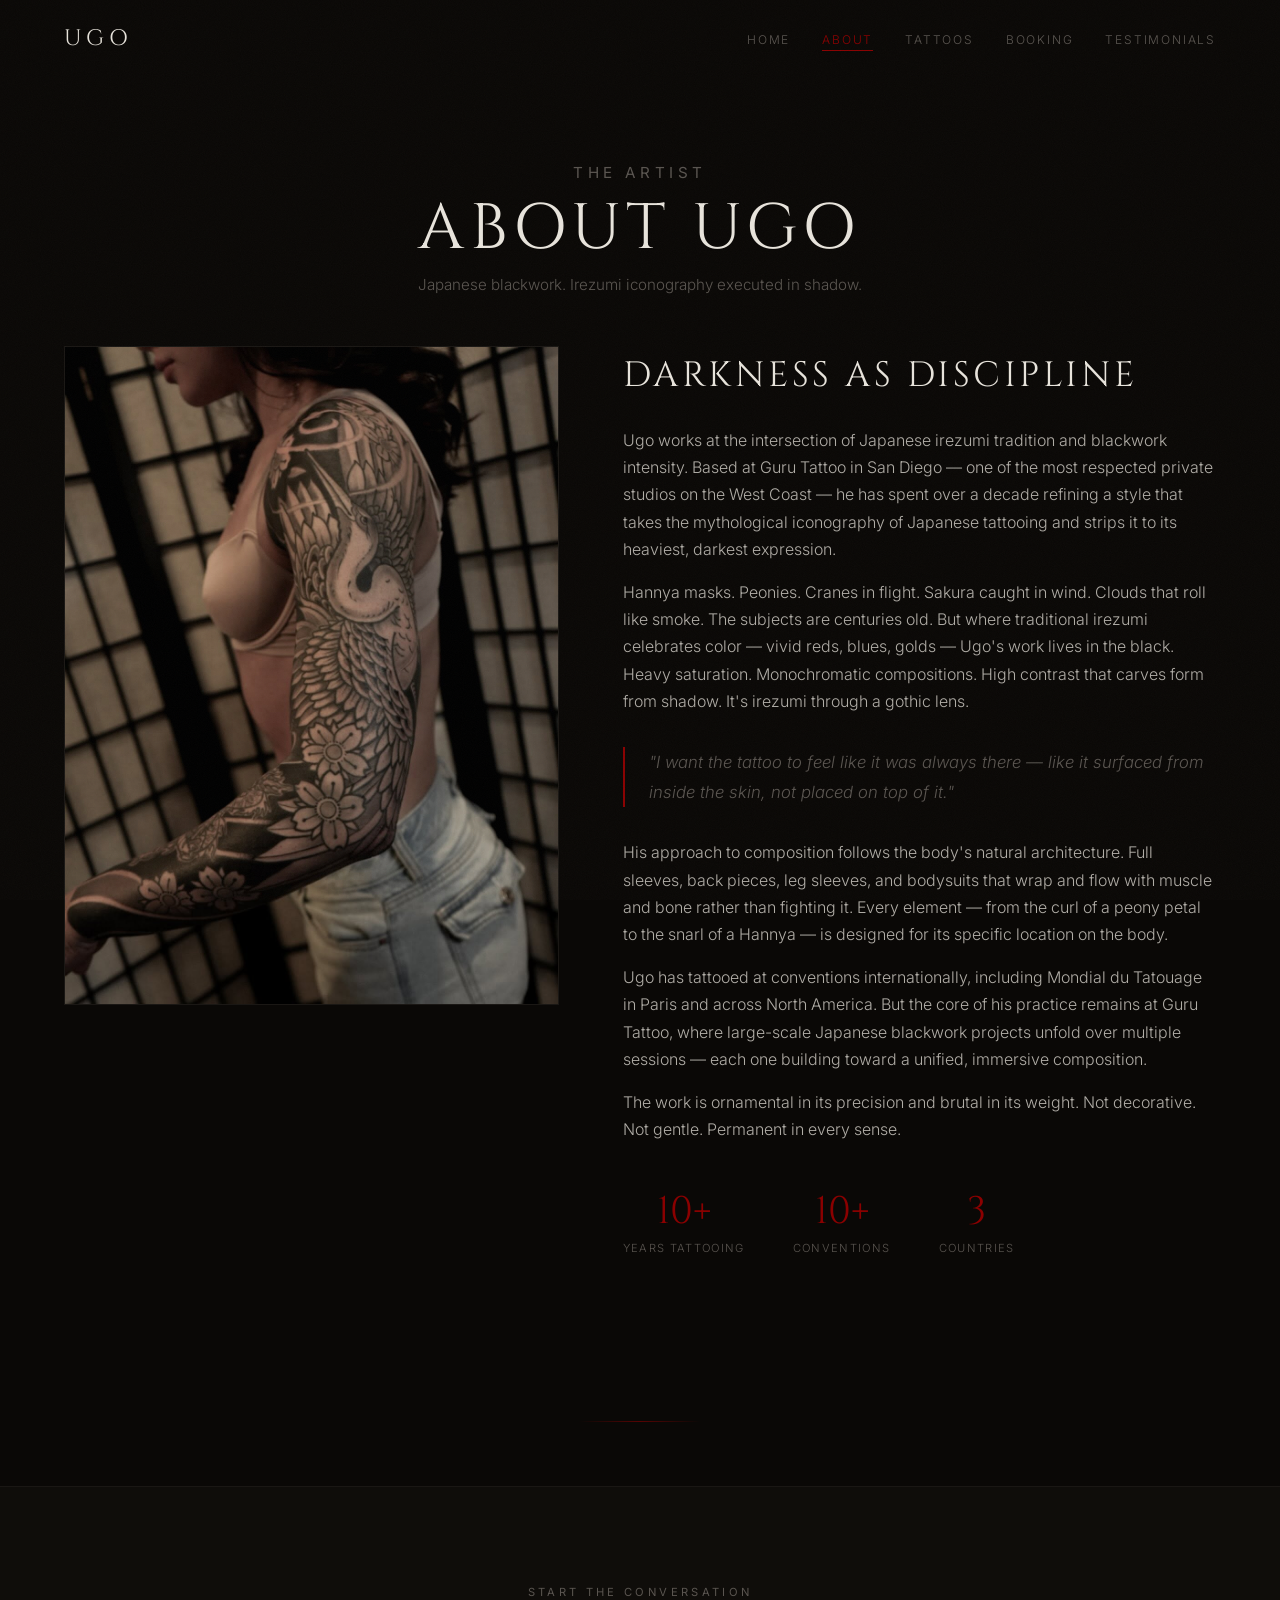
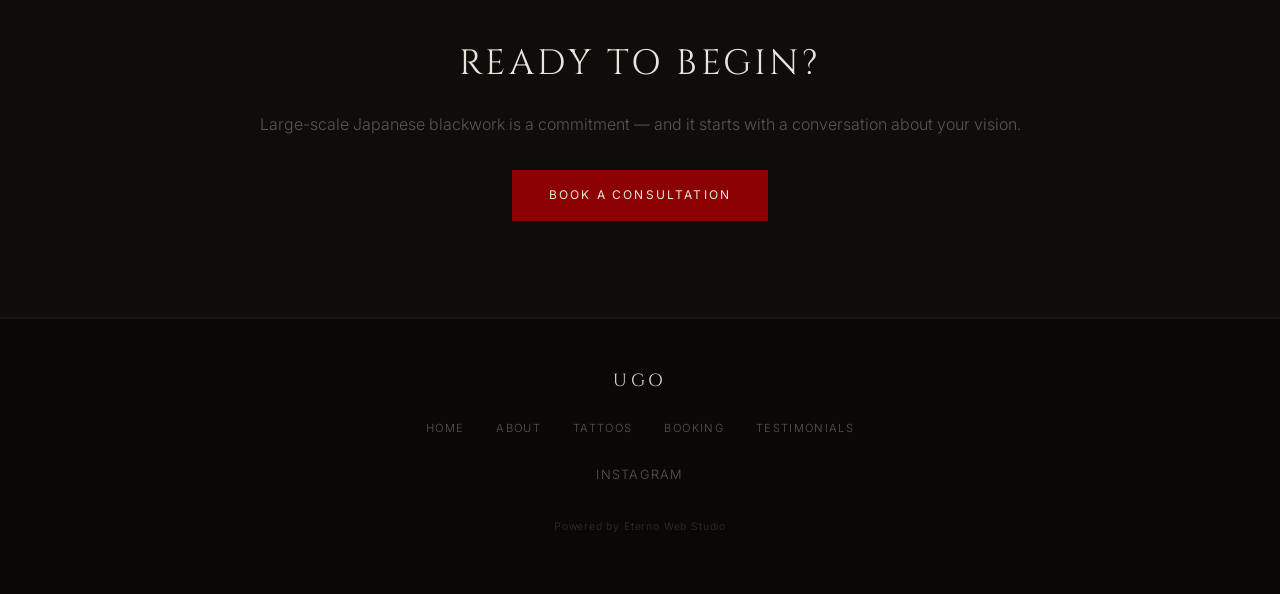
==== commit 2d402244: "Redesign: dark Japanese blackwork aesthetic - Background: warm near-black (#0a0806) - Accent: dark c" ====
--- a/about.html
+++ b/about.html
@@ -3,11 +3,11 @@
 <head>
   <meta charset="UTF-8">
   <meta name="viewport" content="width=device-width, initial-scale=1.0">
-  <title>About Ugo — Japanese Traditional Tattoo Artist</title>
-  <meta name="description" content="Learn about Ugo, a Japanese traditional tattoo specialist at Guru Tattoo in San Diego. International convention guest artist specializing in Irezumi.">
+  <title>About Ugo — Japanese Blackwork Tattoo Artist</title>
+  <meta name="description" content="Ugo is a Japanese blackwork tattoo artist at Guru Tattoo in San Diego. Over a decade of heavy black irezumi — Hannya masks, peonies, cranes, and full-scale compositions in monochromatic intensity.">
   <link rel="preconnect" href="https://fonts.googleapis.com">
   <link rel="preconnect" href="https://fonts.gstatic.com" crossorigin>
-  <link href="https://fonts.googleapis.com/css2?family=Cinzel:wght@400;600&family=Inter:wght@300;400&family=Playfair+Display:ital,wght@0,400;0,600;1,400&display=swap" rel="stylesheet">
+  <link href="https://fonts.googleapis.com/css2?family=Cinzel:wght@400;600&family=Inter:wght@300;400&display=swap" rel="stylesheet">
   <link rel="stylesheet" href="css/style.css">
 </head>
 <body>
@@ -33,7 +33,7 @@
   <div class="page-header">
     <p class="section-label">The Artist</p>
     <h1>About Ugo</h1>
-    <p>Japanese traditional tattoo, rooted in reverence.</p>
+    <p>Japanese blackwork. Irezumi iconography executed in shadow.</p>
   </div>
 
   <!-- About Content -->
@@ -41,22 +41,22 @@
     <div class="container about-grid fade-up">
       <img src="img/photo_05.jpg" alt="Ugo — Tattoo Artist" class="about-portrait">
       <div class="about-text">
-        <h2>Tradition as Living Art</h2>
-        <p>Ugo is a Japanese traditional and neo-traditional tattoo artist based at Guru Tattoo in San Diego, California — one of the most respected private studios on the West Coast. His work draws from the deep wellspring of Irezumi: the mythological narratives, natural motifs, and spiritual symbolism that have defined Japanese tattooing for centuries.</p>
+        <h2>Darkness as Discipline</h2>
+        <p>Ugo works at the intersection of Japanese irezumi tradition and blackwork intensity. Based at Guru Tattoo in San Diego — one of the most respected private studios on the West Coast — he has spent over a decade refining a style that takes the mythological iconography of Japanese tattooing and strips it to its heaviest, darkest expression.</p>
 
-        <p>His subject matter speaks an ancient language — Hannya masks that embody jealousy and sorrow transformed, peonies that symbolize wealth and bravery, cranes that carry prayers between worlds. But his execution is unmistakably contemporary: rich teal and violet compositions, burnt orange and gold highlights, all flowing with the natural architecture of the human body.</p>
+        <p>Hannya masks. Peonies. Cranes in flight. Sakura caught in wind. Clouds that roll like smoke. The subjects are centuries old. But where traditional irezumi celebrates color — vivid reds, blues, golds — Ugo's work lives in the black. Heavy saturation. Monochromatic compositions. High contrast that carves form from shadow. It's irezumi through a gothic lens.</p>
 
-        <blockquote>"The body is not a flat canvas. Every muscle, every curve tells you where the image wants to live. My job is to listen."</blockquote>
+        <blockquote>"I want the tattoo to feel like it was always there — like it surfaced from inside the skin, not placed on top of it."</blockquote>
 
-        <p>Ugo specializes in large-scale work — full sleeves, back pieces, and leg sleeves that transform the body into a unified narrative. His compositions are known for their masterful flow, where mythological figures and botanical elements wrap and move with the wearer rather than simply sitting on the surface.</p>
+        <p>His approach to composition follows the body's natural architecture. Full sleeves, back pieces, leg sleeves, and bodysuits that wrap and flow with muscle and bone rather than fighting it. Every element — from the curl of a peony petal to the snarl of a Hannya — is designed for its specific location on the body.</p>
 
-        <p>An international presence, Ugo has tattooed at Mondial du Tatouage in Paris, the Winnipeg Tattoo Convention, and guest spots across North America and Europe. His convention work has earned recognition for pieces that honor the weight and gravity of traditional Japanese imagery while commanding a distinctly modern palette and presence.</p>
+        <p>Ugo has tattooed at conventions internationally, including Mondial du Tatouage in Paris and across North America. But the core of his practice remains at Guru Tattoo, where large-scale Japanese blackwork projects unfold over multiple sessions — each one building toward a unified, immersive composition.</p>
 
-        <p>Whether working in his signature rich color or delivering stunning black and grey compositions, every piece begins with research, reference, and conversation — a collaborative process that ensures each tattoo carries personal meaning alongside cultural respect.</p>
+        <p>The work is ornamental in its precision and brutal in its weight. Not decorative. Not gentle. Permanent in every sense.</p>
 
         <div class="stats-row">
           <div class="stat">
-            <span class="stat-num">15+</span>
+            <span class="stat-num">10+</span>
             <span class="stat-label">Years Tattooing</span>
           </div>
           <div class="stat">
@@ -79,7 +79,7 @@
     <div class="container text-center">
       <p class="section-label">Start the Conversation</p>
       <h2>Ready to Begin?</h2>
-      <p>Large-scale Japanese work is a commitment — and it starts with a conversation about your vision.</p>
+      <p>Large-scale Japanese blackwork is a commitment — and it starts with a conversation about your vision.</p>
       <a href="booking.html" class="btn-solid btn">Book a Consultation</a>
     </div>
   </section>
--- a/css/style.css
+++ b/css/style.css
@@ -1,17 +1,17 @@
-/* ===== EL UGO — Premium Tattoo Site ===== */
+/* ===== EL UGO — Dark Japanese Blackwork ===== */
 
 /* --- Reset & Base --- */
 *, *::before, *::after { margin: 0; padding: 0; box-sizing: border-box; }
 
 :root {
-  --bg: #0C0A08;
-  --bg2: #141210;
-  --text: #EDE8DF;
-  --accent: #C9952A;
-  --accent2: #8B3A2A;
-  --muted: #6B6560;
-  --divider: #1E1A16;
-  --ff-head: 'Playfair Display', serif;
+  --bg: #0a0806;
+  --bg2: #0f0d0a;
+  --text: #e8e4dc;
+  --accent: #8B0000;
+  --accent-hover: #a51c1c;
+  --muted: #5a5550;
+  --divider: #1a1714;
+  --ff-head: 'Cinzel', serif;
   --ff-body: 'Inter', sans-serif;
   --ff-logo: 'Cinzel', serif;
 }
@@ -35,48 +35,49 @@
   inset: 0;
   pointer-events: none;
   z-index: 9999;
-  opacity: .035;
+  opacity: .03;
   background-image: url("data:image/svg+xml,%3Csvg viewBox='0 0 256 256' xmlns='http://www.w3.org/2000/svg'%3E%3Cfilter id='n'%3E%3CfeTurbulence type='fractalNoise' baseFrequency='0.85' numOctaves='4' stitchTiles='stitch'/%3E%3C/filter%3E%3Crect width='100%25' height='100%25' filter='url(%23n)'/%3E%3C/svg%3E");
   background-size: 200px;
 }
 
 img { display: block; max-width: 100%; height: auto; }
 a { color: var(--accent); text-decoration: none; transition: color .3s; }
-a:hover { color: #e2b44e; }
+a:hover { color: var(--accent-hover); }
 
 .container { max-width: 1200px; margin: 0 auto; padding: 0 24px; }
 .container-narrow { max-width: 800px; margin: 0 auto; padding: 0 24px; }
 
 /* --- Typography --- */
-h1, h2, h3 { font-family: var(--ff-head); font-weight: 400; letter-spacing: .06em; }
-h1 { font-size: clamp(2.4rem, 5vw, 4rem); line-height: 1.15; }
-h2 { font-size: clamp(1.6rem, 3vw, 2.4rem); margin-bottom: .6em; }
-h3 { font-size: 1.15rem; }
+h1, h2, h3 { font-family: var(--ff-head); font-weight: 400; letter-spacing: .08em; }
+h1 { font-size: clamp(2.4rem, 5vw, 4rem); line-height: 1.1; text-transform: uppercase; }
+h2 { font-size: clamp(1.5rem, 3vw, 2.2rem); margin-bottom: .6em; letter-spacing: .1em; text-transform: uppercase; }
+h3 { font-size: 1rem; letter-spacing: .08em; text-transform: uppercase; }
 p { margin-bottom: 1em; }
 
 .section-label {
   font-family: var(--ff-body);
   font-weight: 400;
-  font-size: .75rem;
-  letter-spacing: .25em;
+  font-size: .7rem;
+  letter-spacing: .3em;
   text-transform: uppercase;
   color: var(--accent);
   margin-bottom: 1rem;
 }
 
-/* --- Gold Divider --- */
+/* --- Divider --- */
 .divider {
   width: 60px;
   height: 1px;
   background: var(--accent);
   margin: 3rem auto;
-  opacity: .5;
+  opacity: .4;
 }
 .divider-wide {
   width: 120px;
   height: 1px;
   background: linear-gradient(90deg, transparent, var(--accent), transparent);
   margin: 4rem auto;
+  opacity: .6;
 }
 
 /* ===== NAVIGATION ===== */
@@ -90,9 +91,10 @@
   transition: background .4s, padding .4s;
 }
 .nav.scrolled {
-  background: rgba(12, 10, 8, .92);
+  background: rgba(10, 8, 6, .95);
   backdrop-filter: blur(12px);
   padding: .8rem 0;
+  border-bottom: 1px solid var(--divider);
 }
 .nav .container {
   display: flex;
@@ -101,15 +103,15 @@
 }
 .nav-logo {
   font-family: var(--ff-logo);
-  font-size: 1.3rem;
-  letter-spacing: .15em;
+  font-size: 1.4rem;
+  letter-spacing: .2em;
   color: var(--text);
   text-transform: uppercase;
 }
 .nav-links { display: flex; gap: 2rem; list-style: none; }
 .nav-links a {
-  font-size: .8rem;
-  letter-spacing: .12em;
+  font-size: .75rem;
+  letter-spacing: .15em;
   text-transform: uppercase;
   color: var(--muted);
   transition: color .3s;
@@ -156,7 +158,7 @@
   .nav-links {
     position: fixed;
     inset: 0;
-    background: rgba(12, 10, 8, .97);
+    background: rgba(10, 8, 6, .98);
     flex-direction: column;
     align-items: center;
     justify-content: center;
@@ -183,7 +185,7 @@
   inset: 0;
   background-size: cover;
   background-position: center 20%;
-  filter: brightness(.45);
+  filter: brightness(.35) saturate(.7);
   transform: scale(1.05);
   transition: transform 8s ease-out;
 }
@@ -191,7 +193,7 @@
 .hero-overlay {
   position: absolute;
   inset: 0;
-  background: linear-gradient(to top, var(--bg) 0%, transparent 50%, rgba(12,10,8,.3) 100%);
+  background: linear-gradient(to top, var(--bg) 0%, transparent 40%, rgba(10,8,6,.4) 100%);
 }
 .hero-content {
   position: relative;
@@ -206,9 +208,9 @@
 .btn {
   display: inline-block;
   font-family: var(--ff-body);
-  font-size: .8rem;
+  font-size: .75rem;
   font-weight: 400;
-  letter-spacing: .15em;
+  letter-spacing: .18em;
   text-transform: uppercase;
   padding: 14px 36px;
   border: 1px solid var(--accent);
@@ -219,17 +221,17 @@
 }
 .btn:hover {
   background: var(--accent);
-  color: var(--bg);
-  box-shadow: 0 0 30px rgba(201, 149, 42, .15);
+  color: var(--text);
+  box-shadow: 0 0 40px rgba(139, 0, 0, .2);
 }
 .btn-solid {
   background: var(--accent);
-  color: var(--bg);
+  color: var(--text);
 }
 .btn-solid:hover {
-  background: #e2b44e;
-  color: var(--bg);
-  border-color: #e2b44e;
+  background: var(--accent-hover);
+  color: var(--text);
+  border-color: var(--accent-hover);
 }
 
 /* ===== SECTIONS ===== */
@@ -255,7 +257,7 @@
 .gallery-grid {
   display: grid;
   grid-template-columns: repeat(3, 1fr);
-  gap: 12px;
+  gap: 8px;
 }
 .gallery-grid a {
   display: block;
@@ -268,10 +270,11 @@
   height: 100%;
   object-fit: cover;
   transition: transform .6s ease, filter .6s ease;
+  filter: saturate(.8);
 }
 .gallery-grid a:hover img {
   transform: scale(1.05);
-  filter: brightness(1.1);
+  filter: saturate(1) brightness(1.05);
 }
 .gallery-grid a::after {
   content: '';
@@ -282,21 +285,20 @@
 }
 .gallery-grid a:hover::after {
   border-color: var(--accent);
-  box-shadow: inset 0 0 30px rgba(201,149,42,.08);
+  box-shadow: inset 0 0 40px rgba(139, 0, 0, .08);
 }
 
 @media (max-width: 768px) { .gallery-grid { grid-template-columns: repeat(2, 1fr); } }
-@media (max-width: 480px) { .gallery-grid { grid-template-columns: repeat(2, 1fr); } }
 
 /* Masonry gallery */
 .masonry {
   columns: 3;
-  column-gap: 12px;
+  column-gap: 8px;
 }
 .masonry a {
   display: block;
   break-inside: avoid;
-  margin-bottom: 12px;
+  margin-bottom: 8px;
   overflow: hidden;
   position: relative;
 }
@@ -304,10 +306,11 @@
   width: 100%;
   display: block;
   transition: transform .6s ease, filter .6s ease;
+  filter: saturate(.8);
 }
 .masonry a:hover img {
   transform: scale(1.04);
-  filter: brightness(1.1);
+  filter: saturate(1) brightness(1.05);
 }
 .masonry a::after {
   content: '';
@@ -320,7 +323,6 @@
   border-color: var(--accent);
 }
 @media (max-width: 768px) { .masonry { columns: 2; } }
-@media (max-width: 480px) { .masonry { columns: 2; } }
 
 /* CTA band */
 .cta-band {
@@ -349,14 +351,15 @@
   object-fit: cover;
   border: 1px solid var(--divider);
 }
-.about-text p { color: rgba(237,232,223,.8); }
+.about-text p { color: rgba(232,228,220,.75); }
 .about-text blockquote {
   border-left: 2px solid var(--accent);
   padding-left: 1.5rem;
   margin: 2rem 0;
   font-style: italic;
   color: var(--muted);
-  font-size: 1.1rem;
+  font-size: 1.05rem;
+  line-height: 1.8;
 }
 
 .stats-row {
@@ -374,8 +377,8 @@
   line-height: 1.1;
 }
 .stat-label {
-  font-size: .75rem;
-  letter-spacing: .1em;
+  font-size: .7rem;
+  letter-spacing: .12em;
   text-transform: uppercase;
   color: var(--muted);
   margin-top: .3rem;
@@ -394,8 +397,8 @@
 .form-group { margin-bottom: 1.5rem; }
 .form-group label {
   display: block;
-  font-size: .75rem;
-  letter-spacing: .12em;
+  font-size: .7rem;
+  letter-spacing: .15em;
   text-transform: uppercase;
   color: var(--muted);
   margin-bottom: .5rem;
@@ -424,11 +427,11 @@
 .booking-info h3 {
   color: var(--accent);
   margin-bottom: .5rem;
-  font-size: 1rem;
-  letter-spacing: .08em;
+  font-size: .9rem;
+  letter-spacing: .1em;
 }
 .booking-info p {
-  color: rgba(237,232,223,.7);
+  color: rgba(232,228,220,.65);
   margin-bottom: 2rem;
   font-size: .95rem;
 }
@@ -446,12 +449,12 @@
 .testimonial-card p {
   font-size: 1.05rem;
   font-style: italic;
-  color: rgba(237,232,223,.85);
+  color: rgba(232,228,220,.8);
   margin-bottom: 1rem;
 }
 .testimonial-card .author {
-  font-size: .8rem;
-  letter-spacing: .1em;
+  font-size: .75rem;
+  letter-spacing: .12em;
   text-transform: uppercase;
   color: var(--accent);
   font-style: normal;
@@ -466,7 +469,7 @@
 .footer-logo {
   font-family: var(--ff-logo);
   font-size: 1.1rem;
-  letter-spacing: .15em;
+  letter-spacing: .2em;
   color: var(--text);
   text-transform: uppercase;
   margin-bottom: 1rem;
@@ -479,8 +482,8 @@
   margin-bottom: 1.5rem;
 }
 .footer-links a {
-  font-size: .75rem;
-  letter-spacing: .1em;
+  font-size: .7rem;
+  letter-spacing: .12em;
   text-transform: uppercase;
   color: var(--muted);
 }
@@ -493,16 +496,16 @@
 }
 .footer-social a {
   color: var(--muted);
-  font-size: .85rem;
-  letter-spacing: .08em;
+  font-size: .8rem;
+  letter-spacing: .1em;
   text-transform: uppercase;
 }
 .footer-social a:hover { color: var(--accent); }
 .footer-credit {
-  font-size: .7rem;
+  font-size: .65rem;
   color: var(--muted);
   letter-spacing: .08em;
-  opacity: .6;
+  opacity: .5;
 }
 .footer-credit a { color: var(--muted); }
 .footer-credit a:hover { color: var(--accent); }
@@ -512,7 +515,7 @@
   position: fixed;
   inset: 0;
   z-index: 10000;
-  background: rgba(12, 10, 8, .95);
+  background: rgba(10, 8, 6, .97);
   display: flex;
   align-items: center;
   justify-content: center;
@@ -523,10 +526,9 @@
 }
 .lightbox.active { opacity: 1; pointer-events: all; }
 .lightbox img {
-  max-width: 90vw;
-  max-height: 90vh;
+  max-width: 92vw;
+  max-height: 92vh;
   object-fit: contain;
-  border: 1px solid var(--divider);
 }
 .lightbox-close {
   position: absolute;
@@ -576,7 +578,7 @@
 }
 .page-header .section-label { margin-bottom: .5rem; }
 .page-header h1 { margin-bottom: .5rem; }
-.page-header p { color: var(--muted); max-width: 500px; margin: 0 auto; }
+.page-header p { color: var(--muted); max-width: 500px; margin: 0 auto; font-size: .95rem; }
 
 /* Section text center */
 .text-center { text-align: center; }
